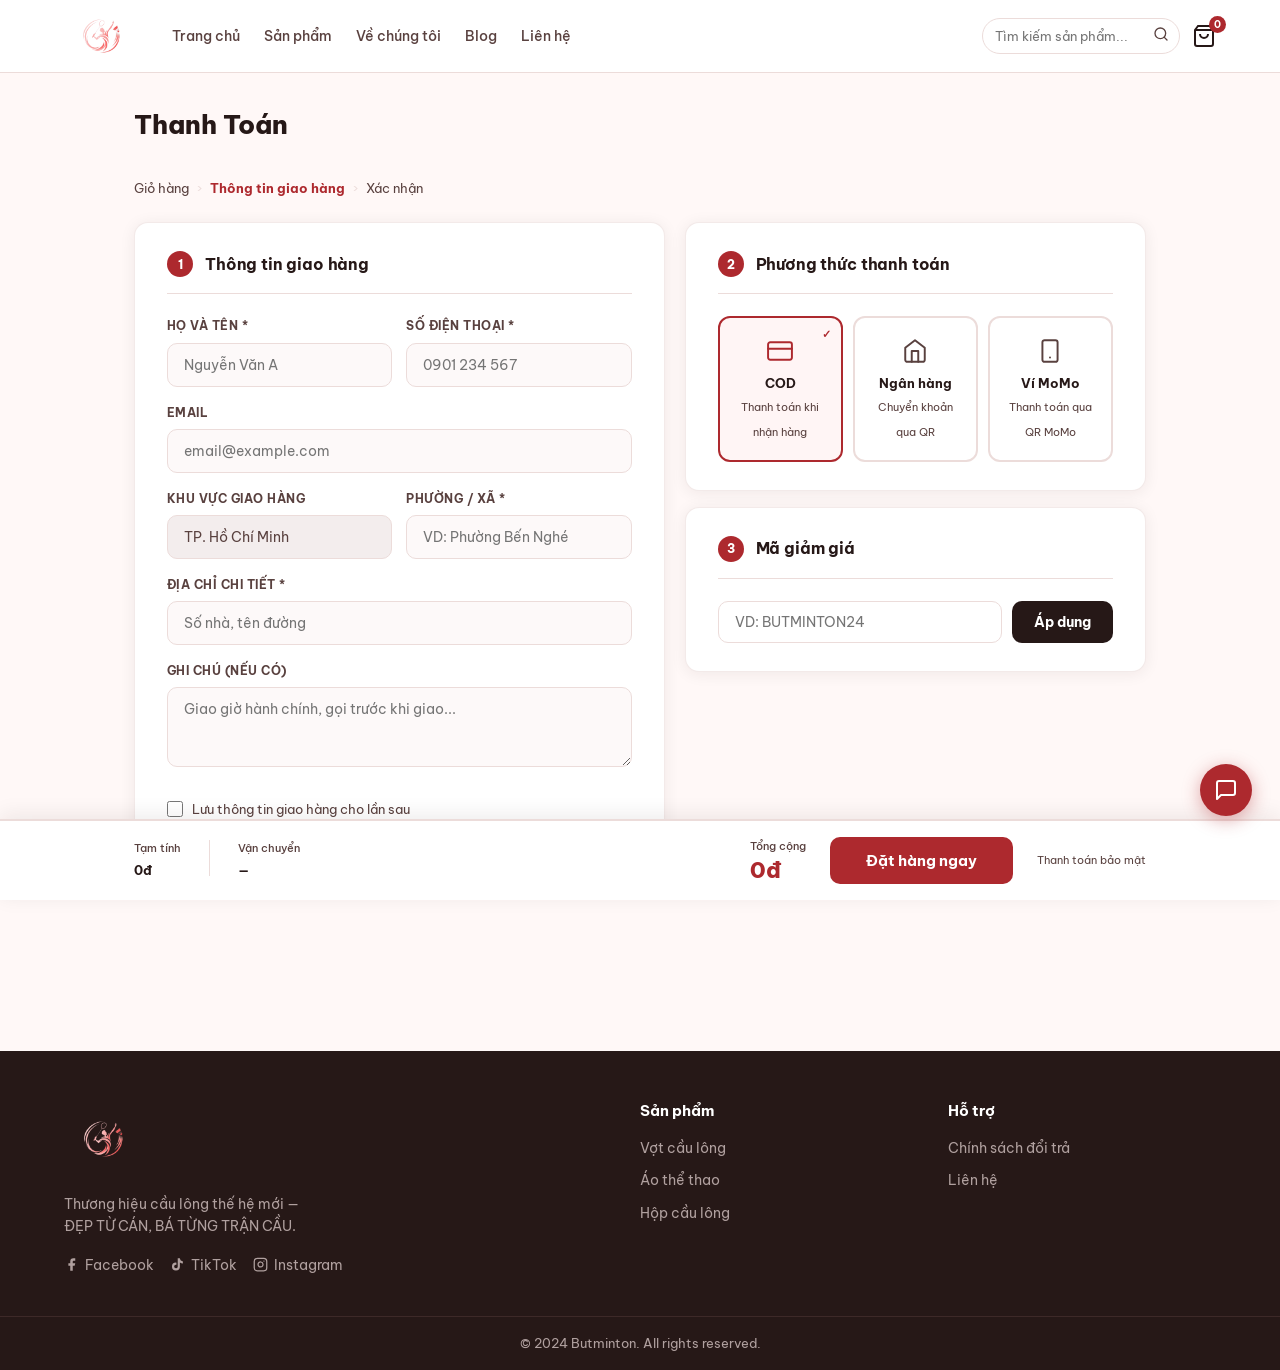
==== 02_thanh-toan/index.html @ d61c1123 "Initial commit" ====
<!DOCTYPE html>
<html lang="vi">
<head>
  <meta charset="UTF-8">
  <meta name="viewport" content="width=device-width, initial-scale=1.0">
  <title>Thanh Toán - Butminton</title>
  <link rel="preconnect" href="https://fonts.googleapis.com">
  <link href="https://fonts.googleapis.com/css2?family=Anton&family=Be+Vietnam+Pro:ital,wght@0,300;0,400;0,500;0,600;0,700;1,400&display=swap" rel="stylesheet">
  <link rel="stylesheet" href="style.css">
</head>
<body>
  <nav class="navbar">
    <div class="nav-inner">
      <a href="../03_trang-chu/index.html" class="logo"><img src="../images/logo.png" alt="Butminton"></a>
      <button class="hamburger" id="hamburger">&#9776;</button>
      <ul class="nav-menu" id="navMenu">
        <li><a href="../03_trang-chu/index.html">Trang chủ</a></li>
        <li><a href="../01_san-pham/index.html">Sản phẩm</a></li>
        <li><a href="../07_ve-chung-toi/index.html">Về chúng tôi</a></li>
        <li><a href="../08_blog/index.html">Blog</a></li>
        <li><a href="../09_lien-he/index.html">Liên hệ</a></li>
      </ul>
      <div class="nav-actions">
        <div class="search-wrap">
          <input type="text" placeholder="Tìm kiếm sản phẩm...">
          <button type="button"><svg width="16" height="16" viewBox="0 0 24 24" fill="none" stroke="currentColor" stroke-width="2" stroke-linecap="round" stroke-linejoin="round"><circle cx="11" cy="11" r="8"/><line x1="21" y1="21" x2="16.65" y2="16.65"/></svg></button>
        </div>
        <a href="../04_gio-hang/index.html" class="cart-link">
          <svg width="24" height="24" viewBox="0 0 24 24" fill="none" stroke="currentColor" stroke-width="2"><path d="M6 2L3 6v14a2 2 0 002 2h14a2 2 0 002-2V6l-3-4z"/><line x1="3" y1="6" x2="21" y2="6"/><path d="M16 10a4 4 0 01-8 0"/></svg>
          <span class="cart-count" id="cartCount">0</span>
        </a>
      </div>
    </div>
  </nav>

  <section class="checkout-section">
    <div class="checkout-wrap">
      <div class="checkout-topbar">
        <h1 class="checkout-title">Thanh Toán</h1>
      </div>

      <div class="checkout-steps">
        <span class="step">Giỏ hàng</span>
        <span class="step-sep">›</span>
        <span class="step active">Thông tin giao hàng</span>
        <span class="step-sep">›</span>
        <span class="step">Xác nhận</span>
      </div>

      <form id="checkoutForm">
        <div class="checkout-cols">
          <!-- CỘT TRÁI: BLOCK 1 -->
          <div class="checkout-col-left">
            <div class="checkout-block">
              <div class="block-heading">
                <div class="block-num">1</div>
                <h2>Thông tin giao hàng</h2>
              </div>
              <div class="form-row two-col">
                <div class="form-group">
                  <label>Họ và tên *</label>
                  <input type="text" placeholder="Nguyễn Văn A" required>
                </div>
                <div class="form-group">
                  <label>Số điện thoại *</label>
                  <input type="tel" placeholder="0901 234 567" required>
                </div>
              </div>
              <div class="form-group">
                <label>Email</label>
                <input type="email" placeholder="email@example.com">
              </div>
              <div class="form-row two-col">
                <div class="form-group">
                  <label>Khu vực giao hàng</label>
                  <input type="text" value="TP. Hồ Chí Minh" readonly style="background:#f3eded;color:var(--muted);cursor:not-allowed;">
                </div>
                <div class="form-group">
                  <label>Phường / Xã *</label>
                  <input type="text" placeholder="VD: Phường Bến Nghé" required>
                </div>
              </div>
              <div class="form-group">
                <label>Địa chỉ chi tiết *</label>
                <input type="text" placeholder="Số nhà, tên đường" required>
              </div>
              <div class="form-group">
                <label>Ghi chú (nếu có)</label>
                <textarea rows="3" placeholder="Giao giờ hành chính, gọi trước khi giao..."></textarea>
              </div>
              <label class="checkbox-label">
                <input type="checkbox"> Lưu thông tin giao hàng cho lần sau
              </label>
            </div>
          </div>

          <!-- CỘT PHẢI: BLOCK 2 + 3 -->
          <div class="checkout-col-right">
            <div class="checkout-block">
              <div class="block-heading">
                <div class="block-num">2</div>
                <h2>Phương thức thanh toán</h2>
              </div>
              <div class="payment-methods">
                <div class="payment-card selected">
                  <div class="payment-icon">
                    <svg width="26" height="26" viewBox="0 0 24 24" fill="none" stroke="currentColor" stroke-width="1.8" stroke-linecap="round" stroke-linejoin="round"><rect x="1" y="4" width="22" height="16" rx="2" ry="2"/><line x1="1" y1="10" x2="23" y2="10"/></svg>
                  </div>
                  <div class="payment-info">
                    <strong>COD</strong>
                    <span>Thanh toán khi nhận hàng</span>
                  </div>
                </div>
                <div class="payment-card">
                  <div class="payment-icon">
                    <svg width="26" height="26" viewBox="0 0 24 24" fill="none" stroke="currentColor" stroke-width="1.8" stroke-linecap="round" stroke-linejoin="round"><path d="M3 9l9-7 9 7v11a2 2 0 01-2 2H5a2 2 0 01-2-2z"/><polyline points="9 22 9 12 15 12 15 22"/></svg>
                  </div>
                  <div class="payment-info">
                    <strong>Ngân hàng</strong>
                    <span>Chuyển khoản qua QR</span>
                  </div>
                </div>
                <div class="payment-card">
                  <div class="payment-icon">
                    <svg width="26" height="26" viewBox="0 0 24 24" fill="none" stroke="currentColor" stroke-width="1.8" stroke-linecap="round" stroke-linejoin="round"><rect x="5" y="2" width="14" height="20" rx="2" ry="2"/><line x1="12" y1="18" x2="12.01" y2="18"/></svg>
                  </div>
                  <div class="payment-info">
                    <strong>Ví MoMo</strong>
                    <span>Thanh toán qua QR MoMo</span>
                  </div>
                </div>
              </div>
            </div>

            <div class="checkout-block">
              <div class="block-heading">
                <div class="block-num">3</div>
                <h2>Mã giảm giá</h2>
              </div>
              <div class="coupon-inline">
                <input type="text" id="couponInput" placeholder="VD: BUTMINTON24">
                <button type="button" class="btn-apply" onclick="applyCoupon()">Áp dụng</button>
              </div>
              <span id="couponSuccess" class="coupon-ok" style="display:none">&#10003; Bạn đã tiết kiệm được 50.000đ!</span>
              <div id="couponMsg" class="coupon-err" style="display:none"></div>
            </div>
          </div>
        </div>
      </form>
    </div>

    <!-- STICKY BOTTOM BAR -->
    <div class="checkout-bottom">
      <div class="checkout-bottom-inner">
        <div class="bottom-summary">
          <div class="bottom-item">
            <span>Tạm tính</span>
            <span id="subtotalBottom">1.055.000đ</span>
          </div>
          <div class="divider-v"></div>
          <div class="bottom-item">
            <span>Vận chuyển</span>
            <span id="shippingBottom" style="color:#2e7d32;font-weight:700">Miễn phí</span>
          </div>
          <div class="bottom-item discount-line" id="discountRow" style="display:none">
            <span>Giảm giá</span>
            <span id="discountAmt">-50.000đ</span>
          </div>
        </div>
        <div class="bottom-total-block">
          <span class="bottom-total-label">Tổng cộng</span>
          <span class="bottom-total-amount" id="totalPrice">1.055.000đ</span>
        </div>
        <button class="btn-order-final" onclick="submitOrder()">Đặt hàng ngay</button>
        <p class="bottom-secure">Thanh toán bảo mật</p>
      </div>
    </div>
  </section>

  <footer class="site-footer">
    <div class="footer-inner">
      <div class="footer-brand">
        <img src="../images/logo.png" alt="Butminton" height="48">
        <p>Thương hiệu cầu lông thế hệ mới —<br>ĐẸP TỪ CÁN, BÁ TỪNG TRẬN CẦU.</p>
        <div class="social-links">
          <a href="https://www.facebook.com/butminton.uel/" target="_blank" rel="noopener"><svg width="15" height="15" viewBox="0 0 24 24" fill="currentColor"><path d="M18 2h-3a5 5 0 00-5 5v3H7v4h3v8h4v-8h3l1-4h-4V7a1 1 0 011-1h3z"/></svg>Facebook</a>
          <a href="#" target="_blank"><svg width="15" height="15" viewBox="0 0 24 24" fill="currentColor"><path d="M19.59 6.69a4.83 4.83 0 01-3.77-4.25V2h-3.45v13.67a2.89 2.89 0 01-2.88 2.5 2.89 2.89 0 01-2.89-2.89 2.89 2.89 0 012.89-2.89c.28 0 .54.04.79.1V9.01a6.27 6.27 0 00-.79-.05 6.34 6.34 0 00-6.34 6.34 6.34 6.34 0 006.34 6.34 6.34 6.34 0 006.33-6.34V8.69a8.18 8.18 0 004.79 1.54V6.78a4.85 4.85 0 01-1.02-.09z"/></svg>TikTok</a>
          <a href="#" target="_blank"><svg width="15" height="15" viewBox="0 0 24 24" fill="none" stroke="currentColor" stroke-width="2" stroke-linecap="round" stroke-linejoin="round"><rect x="2" y="2" width="20" height="20" rx="5" ry="5"/><path d="M16 11.37A4 4 0 1112.63 8 4 4 0 0116 11.37z"/><line x1="17.5" y1="6.5" x2="17.51" y2="6.5"/></svg>Instagram</a>
        </div>
      </div>
      <div class="footer-col">
        <h4>Sản phẩm</h4>
        <a href="../01_san-pham/index.html">Vợt cầu lông</a>
        <a href="../01_san-pham/index.html">Áo thể thao</a>
        <a href="../01_san-pham/index.html">Hộp cầu lông</a>
      </div>
      <div class="footer-col">
        <h4>Hỗ trợ</h4>
        <a href="../09_lien-he/index.html">Chính sách đổi trả</a>
        <a href="../09_lien-he/index.html">Liên hệ</a>
      </div>
    </div>
    <div class="footer-bottom"><p>&copy; 2024 Butminton. All rights reserved.</p></div>
  </footer>

  <!-- ORDER SUCCESS MODAL -->
  <div class="modal-overlay" id="orderModal">
    <div class="modal-box">
      <div class="modal-icon">
        <svg width="40" height="40" viewBox="0 0 24 24" fill="none" stroke="#fff" stroke-width="2.5" stroke-linecap="round" stroke-linejoin="round"><polyline points="20 6 9 17 4 12"/></svg>
      </div>
      <h3 class="modal-title">Đặt hàng thành công!</h3>
      <p class="modal-msg">Cảm ơn bạn đã mua hàng tại Butminton.<br>Chúng tôi sẽ liên hệ xác nhận đơn hàng sớm nhất.</p>
      <button class="modal-btn" onclick="closeOrderModal()">Về trang chủ</button>
    </div>
  </div>

  <a href="../09_lien-he/index.html" class="chatbot-fab" title="Nhắn tin tư vấn">
    <svg width="24" height="24" viewBox="0 0 24 24" fill="none" stroke="currentColor" stroke-width="2" stroke-linecap="round" stroke-linejoin="round"><path d="M21 15a2 2 0 01-2 2H7l-4 4V5a2 2 0 012-2h14a2 2 0 012 2z"/></svg>
  </a>
    <script src="../asset/cart.js"></script>
  <script src="script.js"></script>
</body>
</html>
---- 02_thanh-toan/style.css ----
@import url('https://fonts.googleapis.com/css2?family=Anton&family=Be+Vietnam+Pro:ital,wght@0,300;0,400;0,500;0,600;0,700;1,400&display=swap');

:root {
  --bg: #fff8f7; --red: #ad292e; --dark: #261817; --muted: #59413f;
  --pink2: #fff0ef; --pink3: #ffe9e7;
  --white: #ffffff; --border: #ecdcda; --shadow: 0 2px 16px rgba(38,24,23,0.07);
}
*, *::before, *::after { box-sizing: border-box; margin: 0; padding: 0; }
body { font-family: 'Be Vietnam Pro', sans-serif; background: var(--bg); color: var(--dark); line-height: 1.6; }
h1, h2, h3 { font-family: 'Be Vietnam Pro', sans-serif; font-weight: 700; }
a { text-decoration: none; }
img { max-width: 100%; display: block; }
input, select, textarea, button { font-family: inherit; }

/* NAVBAR */
.navbar { background: var(--white); position: sticky; top: 0; z-index: 200; box-shadow: 0 1px 0 var(--border); }
.nav-inner { max-width: 1200px; margin: 0 auto; padding: 0 24px; display: flex; align-items: center; height: 72px; gap: 32px; }
.logo img { height: 76px; }
.nav-menu { list-style: none; display: flex; gap: 24px; }
.nav-menu a { color: var(--muted); font-size: 14px; font-weight: 500; transition: color .2s; }
.nav-menu a:hover, .nav-menu a.active { color: var(--red); }
.nav-actions { display: flex; align-items: center; gap: 12px; margin-left: auto; }
.search-wrap { display: flex; align-items: center; border: 1.5px solid var(--border); border-radius: 22px; overflow: hidden; }
.search-wrap input { border: none; outline: none; padding: 7px 12px; font-size: 13px; background: transparent; width: 160px; }
.search-wrap button { border: none; background: none; padding: 7px 10px; cursor: pointer; color: var(--muted); }
.cart-link { position: relative; color: var(--dark); display: flex; align-items: center; }
.cart-count { position: absolute; top: -8px; right: -10px; background: var(--red); color: #fff; font-size: 10px; width: 17px; height: 17px; border-radius: 50%; display: flex; align-items: center; justify-content: center; font-weight: 700; }
.hamburger { display: none; border: none; background: none; font-size: 24px; cursor: pointer; }

/* CHECKOUT LAYOUT */
.checkout-section { display: flex; flex-direction: column; min-height: calc(100vh - 72px); }
.checkout-wrap { max-width: 1060px; margin: 0 auto; padding: 32px 24px 100px; flex: 1; width: 100%; }
.checkout-cols { display: grid; grid-template-columns: 1.15fr 1fr; gap: 20px; align-items: start; }
.checkout-col-left, .checkout-col-right { display: flex; flex-direction: column; gap: 0; }

/* TOPBAR */
.checkout-topbar { display: flex; align-items: center; gap: 20px; margin-bottom: 32px; }
.btn-back { display: inline-flex; align-items: center; gap: 5px; font-size: 13px; font-weight: 600; color: var(--muted); padding: 6px 14px; border: 1.5px solid var(--border); border-radius: 20px; transition: border-color .2s, color .2s; white-space: nowrap; }
.btn-back:hover { border-color: var(--red); color: var(--red); }
.checkout-title { font-size: 26px; font-weight: 800; color: var(--dark); }

/* STEP TRAIL */
.checkout-steps { display: flex; align-items: center; gap: 8px; margin-bottom: 24px; font-size: 13px; }
.step { color: var(--muted); }
.step.active { color: var(--red); font-weight: 700; }
.step-sep { color: var(--border); }

/* BLOCKS */
.checkout-block { background: var(--white); border-radius: 14px; padding: 28px 32px; box-shadow: var(--shadow); margin-bottom: 16px; border: 1px solid rgba(236,220,218,0.6); }
.block-heading { display: flex; align-items: center; gap: 12px; margin-bottom: 22px; padding-bottom: 16px; border-bottom: 1px solid var(--border); }
.block-num { width: 26px; height: 26px; border-radius: 50%; background: var(--red); color: #fff; font-size: 12px; font-weight: 800; display: flex; align-items: center; justify-content: center; flex-shrink: 0; }
.block-heading h2 { font-size: 16px; font-weight: 700; color: var(--dark); letter-spacing: -.01em; }

/* FORM */
.form-group { margin-bottom: 16px; }
.form-group:last-child { margin-bottom: 0; }
.form-group label { display: block; font-size: 12px; font-weight: 700; color: var(--muted); margin-bottom: 7px; text-transform: uppercase; letter-spacing: .04em; }
.form-group input, .form-group select, .form-group textarea { width: 100%; padding: 12px 16px; border: 1.5px solid var(--border); border-radius: 10px; font-size: 14px; color: var(--dark); background: #fdf9f9; outline: none; transition: border-color .2s, box-shadow .2s; }
.form-group input:focus, .form-group select:focus, .form-group textarea:focus { border-color: var(--red); box-shadow: 0 0 0 3px rgba(173,41,46,.08); }
.form-group select { appearance: none; background-image: url("data:image/svg+xml,%3Csvg xmlns='http://www.w3.org/2000/svg' width='12' height='12' viewBox='0 0 24 24' fill='none' stroke='%2359413f' stroke-width='2.5'%3E%3Cpolyline points='6 9 12 15 18 9'/%3E%3C/svg%3E"); background-repeat: no-repeat; background-position: right 14px center; padding-right: 40px; cursor: pointer; }
.form-row.two-col { display: grid; grid-template-columns: 1fr 1fr; gap: 14px; }
.form-row.three-col { display: grid; grid-template-columns: 1.2fr 1fr 1.8fr; gap: 14px; }
.checkbox-label { display: inline-flex; align-items: center; gap: 9px; font-size: 13px; color: var(--muted); cursor: pointer; margin-top: 8px; }
.checkbox-label input { width: 16px; height: 16px; accent-color: var(--red); cursor: pointer; }

/* PAYMENT METHODS */
.payment-methods { display: grid; grid-template-columns: repeat(3, 1fr); gap: 10px; }
.payment-card { position: relative; display: flex; flex-direction: column; align-items: center; text-align: center; gap: 10px; padding: 20px 14px 16px; border: 2px solid var(--border); border-radius: 12px; cursor: pointer; transition: border-color .2s, background .2s, transform .15s; }
.payment-card:hover { border-color: #d4898c; transform: translateY(-2px); }
.payment-card.selected { border-color: var(--red); background: #fff5f5; }
.payment-card.selected::after { content: '✓'; position: absolute; top: 8px; right: 10px; font-size: 11px; font-weight: 800; color: var(--red); }
.payment-icon { display: flex; align-items: center; justify-content: center; color: var(--muted); transition: color .2s; }
.payment-card.selected .payment-icon { color: var(--red); }
.payment-info strong { display: block; font-size: 13px; font-weight: 700; color: var(--dark); line-height: 1.4; }
.payment-info span { font-size: 11px; color: var(--muted); line-height: 1.4; }

/* COUPON */
.coupon-block { }
.coupon-inline { display: flex; gap: 10px; }
.coupon-inline input { flex: 1; padding: 11px 16px; border: 1.5px solid var(--border); border-radius: 10px; font-size: 14px; color: var(--dark); outline: none; transition: border-color .2s; }
.coupon-inline input:focus { border-color: var(--red); }
.btn-apply { background: var(--dark); color: #fff; border: none; padding: 11px 22px; border-radius: 10px; font-weight: 700; font-size: 14px; cursor: pointer; transition: background .2s; white-space: nowrap; }
.btn-apply:hover { background: var(--red); }
.coupon-ok { display: block; margin-top: 10px; font-size: 13px; color: #2e7d32; font-weight: 600; }
.coupon-err { margin-top: 8px; font-size: 13px; color: #c62828; }

/* BOTTOM SUMMARY BAR */
.checkout-bottom { background: var(--white); border-top: 2px solid var(--border); padding: 0; position: sticky; bottom: 0; z-index: 100; box-shadow: 0 -4px 20px rgba(38,24,23,.08); }
.checkout-bottom-inner { max-width: 1060px; margin: 0 auto; padding: 16px 24px; display: flex; align-items: center; gap: 24px; }
.bottom-summary { display: flex; gap: 28px; flex: 1; }
.bottom-item { display: flex; flex-direction: column; gap: 2px; }
.bottom-item span:first-child { font-size: 11px; color: var(--muted); font-weight: 500; }
.bottom-item span:last-child { font-size: 13px; font-weight: 700; color: var(--dark); }
.discount-line span:last-child { color: #c62828; }
.divider-v { width: 1px; height: 36px; background: var(--border); flex-shrink: 0; }
.bottom-total-block { display: flex; flex-direction: column; gap: 1px; }
.bottom-total-label { font-size: 11px; color: var(--muted); font-weight: 500; }
.bottom-total-amount { font-size: 22px; font-weight: 800; color: var(--red); white-space: nowrap; line-height: 1.2; }
.btn-order-final { background: var(--red); color: #fff; border: none; padding: 14px 36px; border-radius: 10px; font-size: 15px; font-weight: 700; cursor: pointer; transition: background .2s, transform .15s; white-space: nowrap; }
.btn-order-final:hover { background: #8f1f24; transform: translateY(-1px); }
.bottom-secure { font-size: 11px; color: var(--muted); white-space: nowrap; }

/* FOOTER */
.site-footer { background: var(--dark); color: #fff; padding: 48px 0 0; }
.footer-inner { max-width: 1200px; margin: 0 auto; padding: 0 24px 40px; display: grid; align-items: start; grid-template-columns: 2fr 1fr 1fr; gap: 40px; }
.footer-brand img { height: 80px; }
.footer-brand p { color: #b0a09f; font-size: 14px; margin: 14px 0 16px; }
.social-links { display: flex; gap: 16px; }
.social-links a { color: #b0a09f; font-size: 14px; display: inline-flex; align-items: center; gap: 6px; transition: color .2s; } .social-links a:hover { color: #fff; }
.footer-col { display: flex; flex-direction: column; gap: 10px; }
.footer-col h4 { color: #fff; font-size: 15px; font-weight: 700; margin-bottom: 4px; }
.footer-col a { color: #b0a09f; font-size: 14px; }
.footer-bottom { border-top: 1px solid #3d2928; text-align: center; padding: 16px; }
.footer-bottom p { font-size: 13px; color: #b0a09f; }

/* ORDER SUCCESS MODAL */
.modal-overlay { display: none; position: fixed; inset: 0; background: rgba(38,24,23,.45); z-index: 1000; align-items: center; justify-content: center; backdrop-filter: blur(3px); }
.modal-overlay.open { display: flex; animation: fadeIn .2s ease; }
@keyframes fadeIn { from { opacity: 0; } to { opacity: 1; } }
.modal-box { background: var(--white); border-radius: 20px; padding: 40px 36px 32px; max-width: 380px; width: 90%; text-align: center; box-shadow: 0 20px 60px rgba(38,24,23,.2); animation: slideUp .25s ease; }
@keyframes slideUp { from { transform: translateY(20px); opacity: 0; } to { transform: translateY(0); opacity: 1; } }
.modal-icon { width: 72px; height: 72px; background: var(--red); border-radius: 50%; display: flex; align-items: center; justify-content: center; margin: 0 auto 20px; }
.modal-title { font-size: 20px; font-weight: 800; color: var(--dark); margin-bottom: 10px; }
.modal-msg { font-size: 14px; color: var(--muted); line-height: 1.7; margin-bottom: 28px; }
.modal-btn { background: var(--red); color: #fff; border: none; padding: 13px 40px; border-radius: 10px; font-size: 15px; font-weight: 700; cursor: pointer; transition: background .2s; }
.modal-btn:hover { background: #8f1f24; }

/* CHATBOT FAB */
.chatbot-fab { position: fixed; bottom: 84px; right: 28px; width: 52px; height: 52px; border-radius: 50%; background: var(--red); color: #fff; display: flex; align-items: center; justify-content: center; text-decoration: none; box-shadow: 0 4px 18px rgba(173,41,46,0.4); z-index: 999; transition: transform .2s; }
.chatbot-fab:hover { transform: scale(1.1); }

@media (max-width: 768px) {
  .nav-menu { display: none; position: absolute; top: 72px; left: 0; right: 0; background: #fff; flex-direction: column; padding: 16px 24px; box-shadow: 0 8px 16px rgba(0,0,0,.1); gap: 16px; z-index: 100; }
  .nav-menu.open { display: flex; }
  .hamburger { display: block; }
  .search-wrap { display: none; }
  .checkout-cols { grid-template-columns: 1fr; }
  .form-row.two-col, .form-row.three-col { grid-template-columns: 1fr; }
  .payment-methods { grid-template-columns: 1fr; }
  .bottom-summary { display: none; }
  .footer-inner { grid-template-columns: 1fr; gap: 24px; }
  .checkout-block { padding: 20px; }
  .coupon-block { padding: 16px 20px; }
}
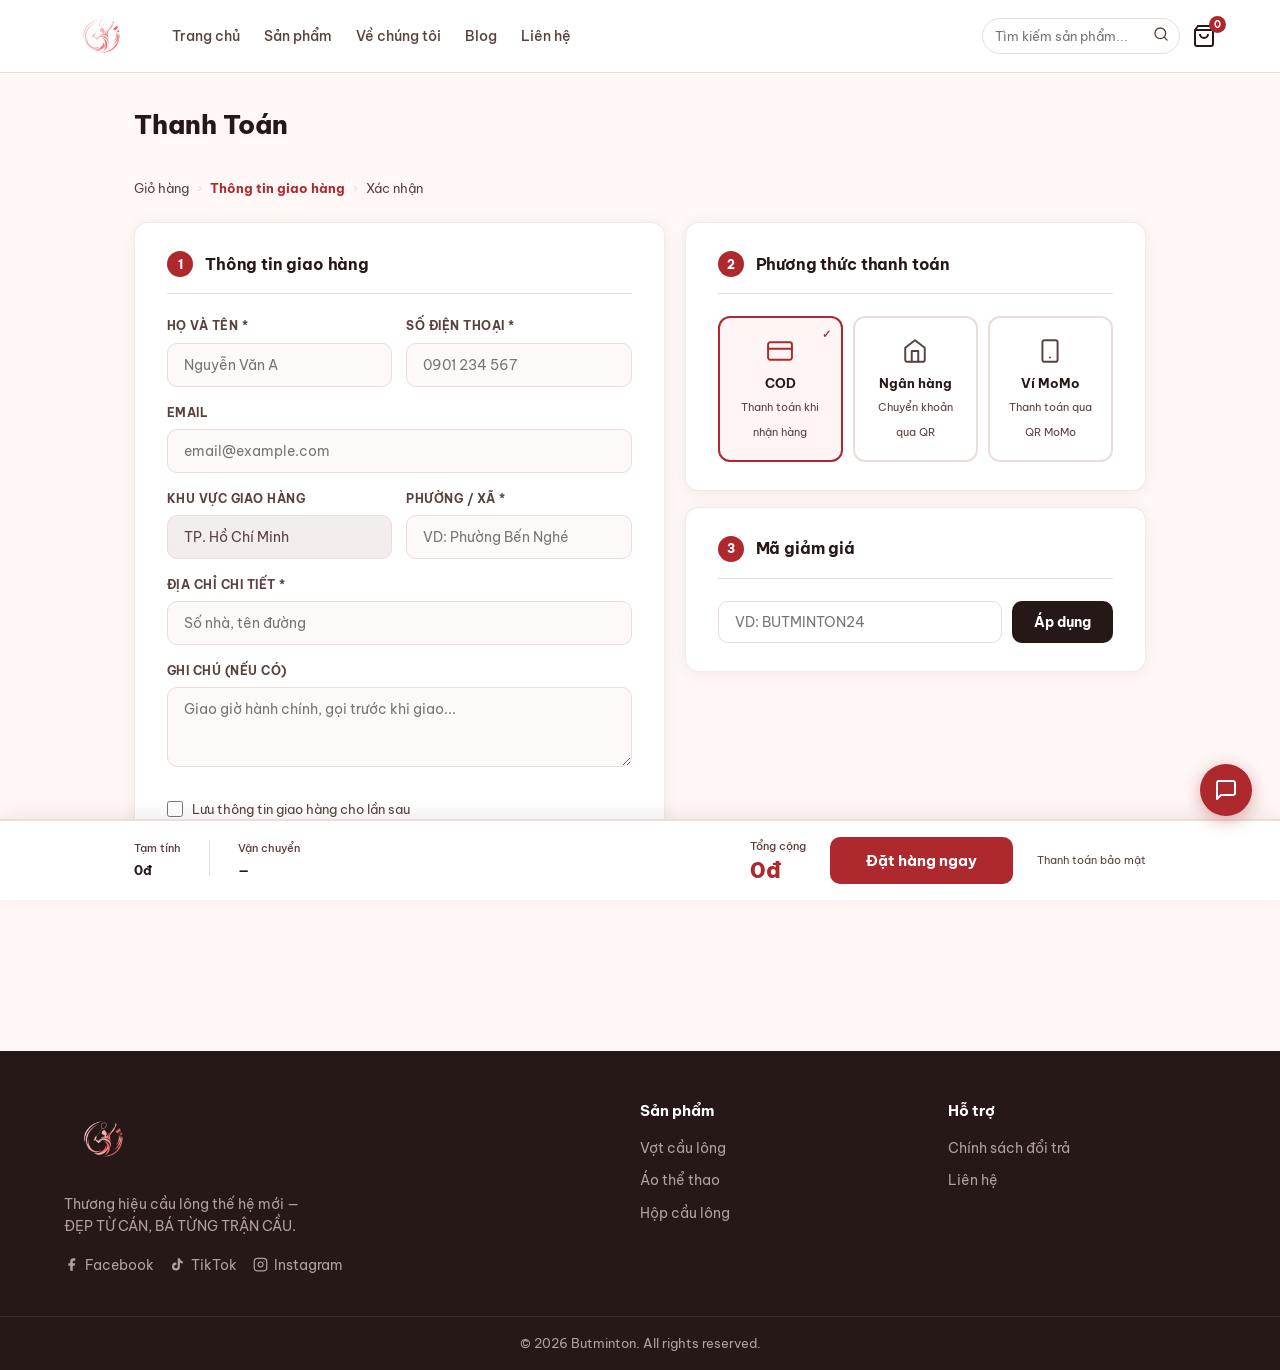
==== commit b17f1f0b: "Initial commit" ====
--- a/02_thanh-toan/index.html
+++ b/02_thanh-toan/index.html
@@ -200,7 +200,7 @@
         <a href="../09_lien-he/index.html">Liên hệ</a>
       </div>
     </div>
-    <div class="footer-bottom"><p>&copy; 2024 Butminton. All rights reserved.</p></div>
+    <div class="footer-bottom"><p>&copy; 2026 Butminton. All rights reserved.</p></div>
   </footer>
 
   <!-- ORDER SUCCESS MODAL -->
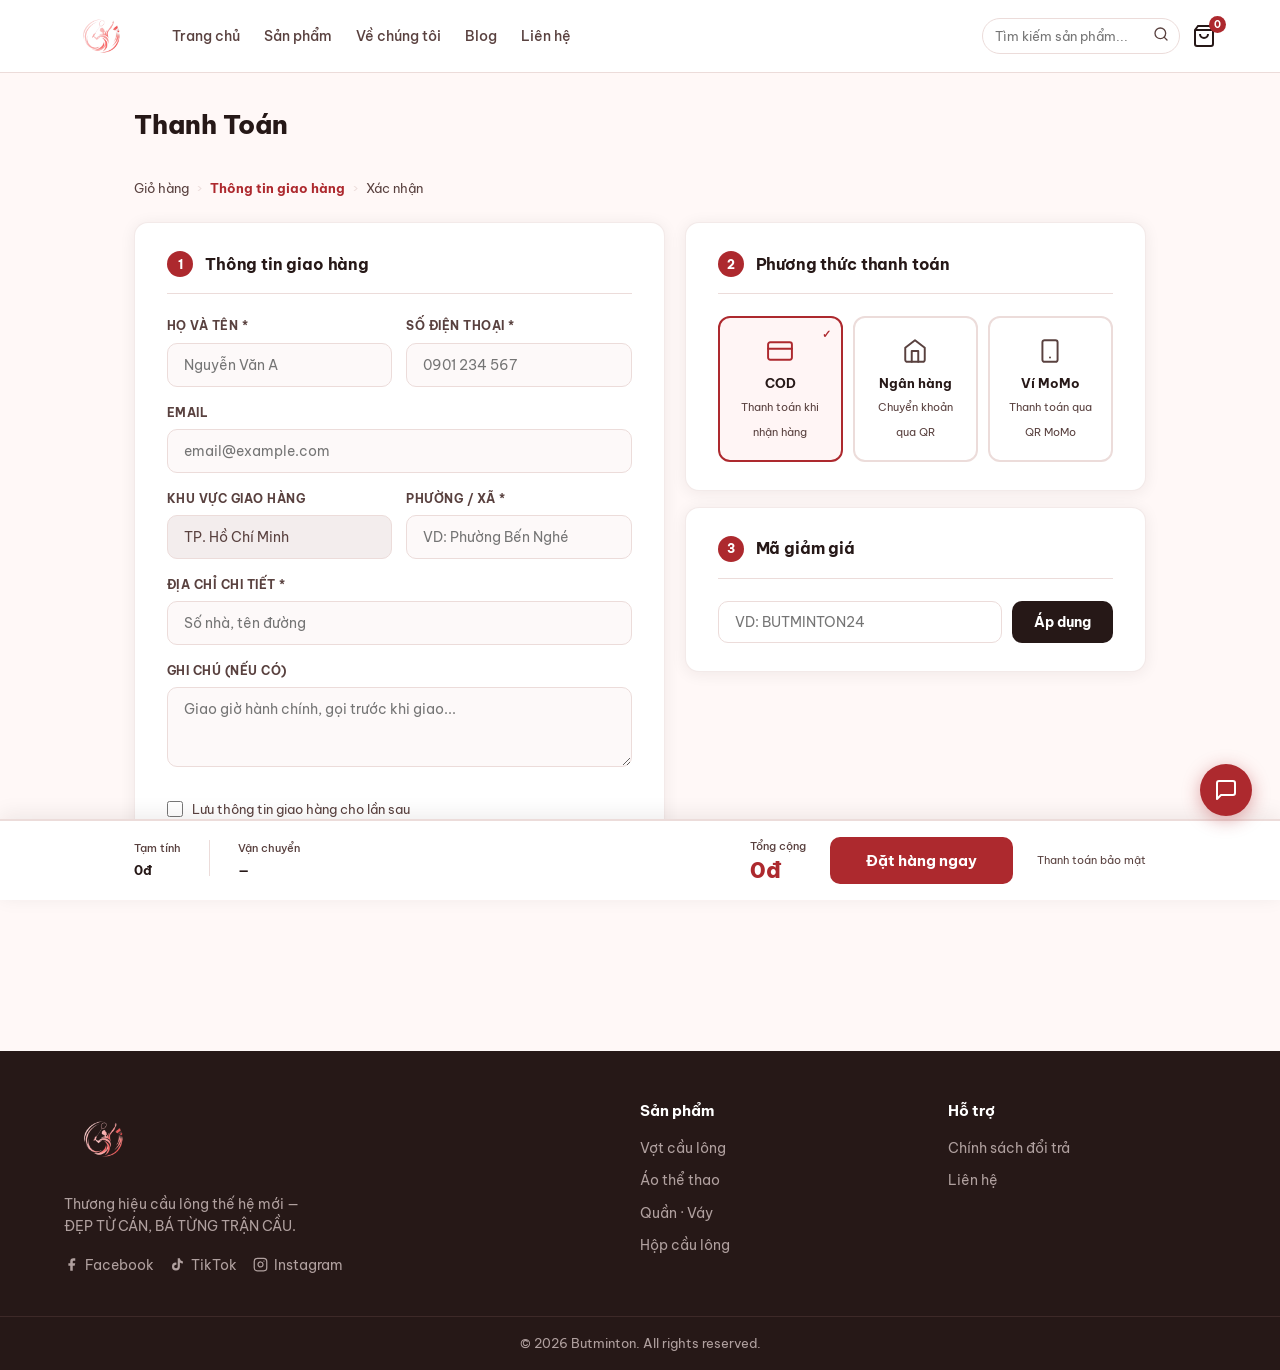
==== commit ced3a89b: "Fix blog pagination, images, navbar consistency, favicon + add new content - Blog: rewrite paginatio" ====
--- a/02_thanh-toan/index.html
+++ b/02_thanh-toan/index.html
@@ -1,7 +1,8 @@
-<!DOCTYPE html>
+﻿<!DOCTYPE html>
 <html lang="vi">
 <head>
   <meta charset="UTF-8">
+  <link rel="icon" type="image/png" href="../images/logo.png">
   <meta name="viewport" content="width=device-width, initial-scale=1.0">
   <title>Thanh Toán - Butminton</title>
   <link rel="preconnect" href="https://fonts.googleapis.com">
@@ -190,13 +191,14 @@
       </div>
       <div class="footer-col">
         <h4>Sản phẩm</h4>
-        <a href="../01_san-pham/index.html">Vợt cầu lông</a>
-        <a href="../01_san-pham/index.html">Áo thể thao</a>
-        <a href="../01_san-pham/index.html">Hộp cầu lông</a>
+        <a href="../01_san-pham/index.html?cat=vot">Vợt cầu lông</a>
+        <a href="../01_san-pham/index.html?cat=ao">Áo thể thao</a>
+        <a href="../01_san-pham/index.html?cat=quan">Quần · Váy</a>
+        <a href="../01_san-pham/index.html?cat=cau">Hộp cầu lông</a>
       </div>
       <div class="footer-col">
         <h4>Hỗ trợ</h4>
-        <a href="../09_lien-he/index.html">Chính sách đổi trả</a>
+        <a href="../09_lien-he/index.html#doi-tra">Chính sách đổi trả</a>
         <a href="../09_lien-he/index.html">Liên hệ</a>
       </div>
     </div>
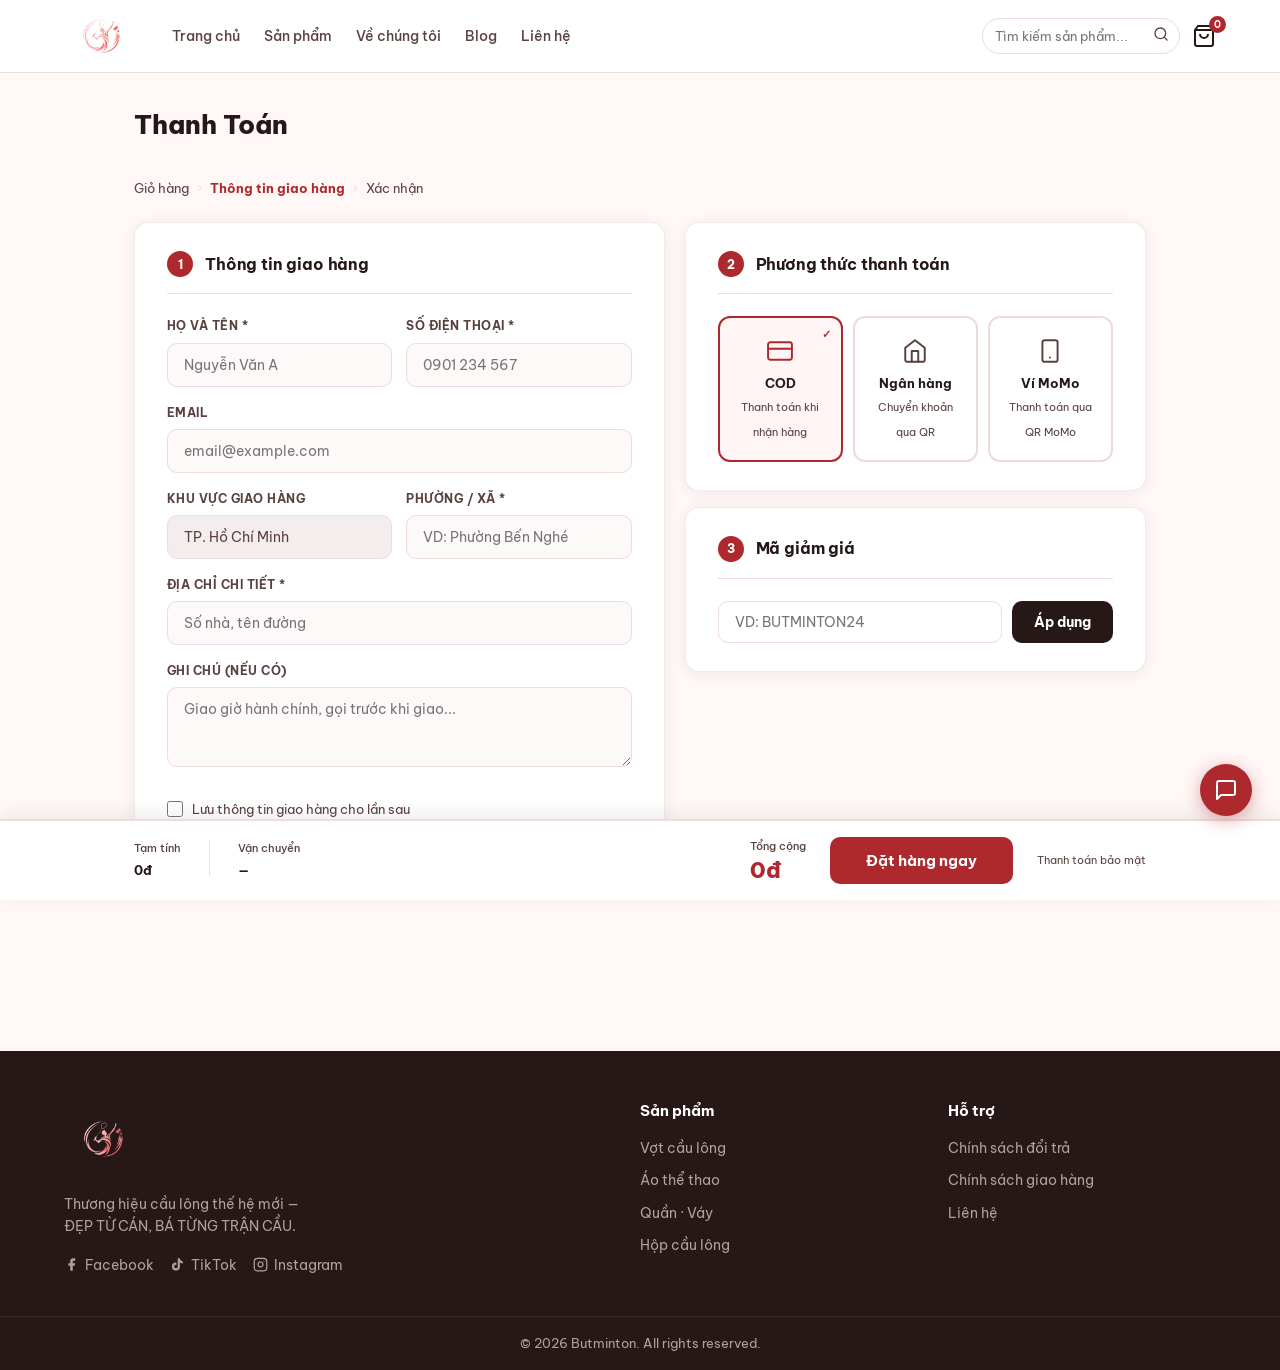
==== commit 827b8d7f: "Final audit fixes: Instagram handle, footer links, consistency" ====
--- a/02_thanh-toan/index.html
+++ b/02_thanh-toan/index.html
@@ -185,8 +185,8 @@
         <p>Thương hiệu cầu lông thế hệ mới —<br>ĐẸP TỪ CÁN, BÁ TỪNG TRẬN CẦU.</p>
         <div class="social-links">
           <a href="https://www.facebook.com/butminton.uel/" target="_blank" rel="noopener"><svg width="15" height="15" viewBox="0 0 24 24" fill="currentColor"><path d="M18 2h-3a5 5 0 00-5 5v3H7v4h3v8h4v-8h3l1-4h-4V7a1 1 0 011-1h3z"/></svg>Facebook</a>
-          <a href="#" target="_blank"><svg width="15" height="15" viewBox="0 0 24 24" fill="currentColor"><path d="M19.59 6.69a4.83 4.83 0 01-3.77-4.25V2h-3.45v13.67a2.89 2.89 0 01-2.88 2.5 2.89 2.89 0 01-2.89-2.89 2.89 2.89 0 012.89-2.89c.28 0 .54.04.79.1V9.01a6.27 6.27 0 00-.79-.05 6.34 6.34 0 00-6.34 6.34 6.34 6.34 0 006.34 6.34 6.34 6.34 0 006.33-6.34V8.69a8.18 8.18 0 004.79 1.54V6.78a4.85 4.85 0 01-1.02-.09z"/></svg>TikTok</a>
-          <a href="#" target="_blank"><svg width="15" height="15" viewBox="0 0 24 24" fill="none" stroke="currentColor" stroke-width="2" stroke-linecap="round" stroke-linejoin="round"><rect x="2" y="2" width="20" height="20" rx="5" ry="5"/><path d="M16 11.37A4 4 0 1112.63 8 4 4 0 0116 11.37z"/><line x1="17.5" y1="6.5" x2="17.51" y2="6.5"/></svg>Instagram</a>
+          <a href="https://www.tiktok.com/@butminton" target="_blank" rel="noopener"><svg width="15" height="15" viewBox="0 0 24 24" fill="currentColor"><path d="M19.59 6.69a4.83 4.83 0 01-3.77-4.25V2h-3.45v13.67a2.89 2.89 0 01-2.88 2.5 2.89 2.89 0 01-2.89-2.89 2.89 2.89 0 012.89-2.89c.28 0 .54.04.79.1V9.01a6.27 6.27 0 00-.79-.05 6.34 6.34 0 00-6.34 6.34 6.34 6.34 0 006.34 6.34 6.34 6.34 0 006.33-6.34V8.69a8.18 8.18 0 004.79 1.54V6.78a4.85 4.85 0 01-1.02-.09z"/></svg>TikTok</a>
+          <a href="https://www.instagram.com/butminton_2026/" target="_blank" rel="noopener"><svg width="15" height="15" viewBox="0 0 24 24" fill="none" stroke="currentColor" stroke-width="2" stroke-linecap="round" stroke-linejoin="round"><rect x="2" y="2" width="20" height="20" rx="5" ry="5"/><path d="M16 11.37A4 4 0 1112.63 8 4 4 0 0116 11.37z"/><line x1="17.5" y1="6.5" x2="17.51" y2="6.5"/></svg>Instagram</a>
         </div>
       </div>
       <div class="footer-col">
@@ -199,6 +199,7 @@
       <div class="footer-col">
         <h4>Hỗ trợ</h4>
         <a href="../09_lien-he/index.html#doi-tra">Chính sách đổi trả</a>
+        <a href="../09_lien-he/index.html#giao-hang">Chính sách giao hàng</a>
         <a href="../09_lien-he/index.html">Liên hệ</a>
       </div>
     </div>
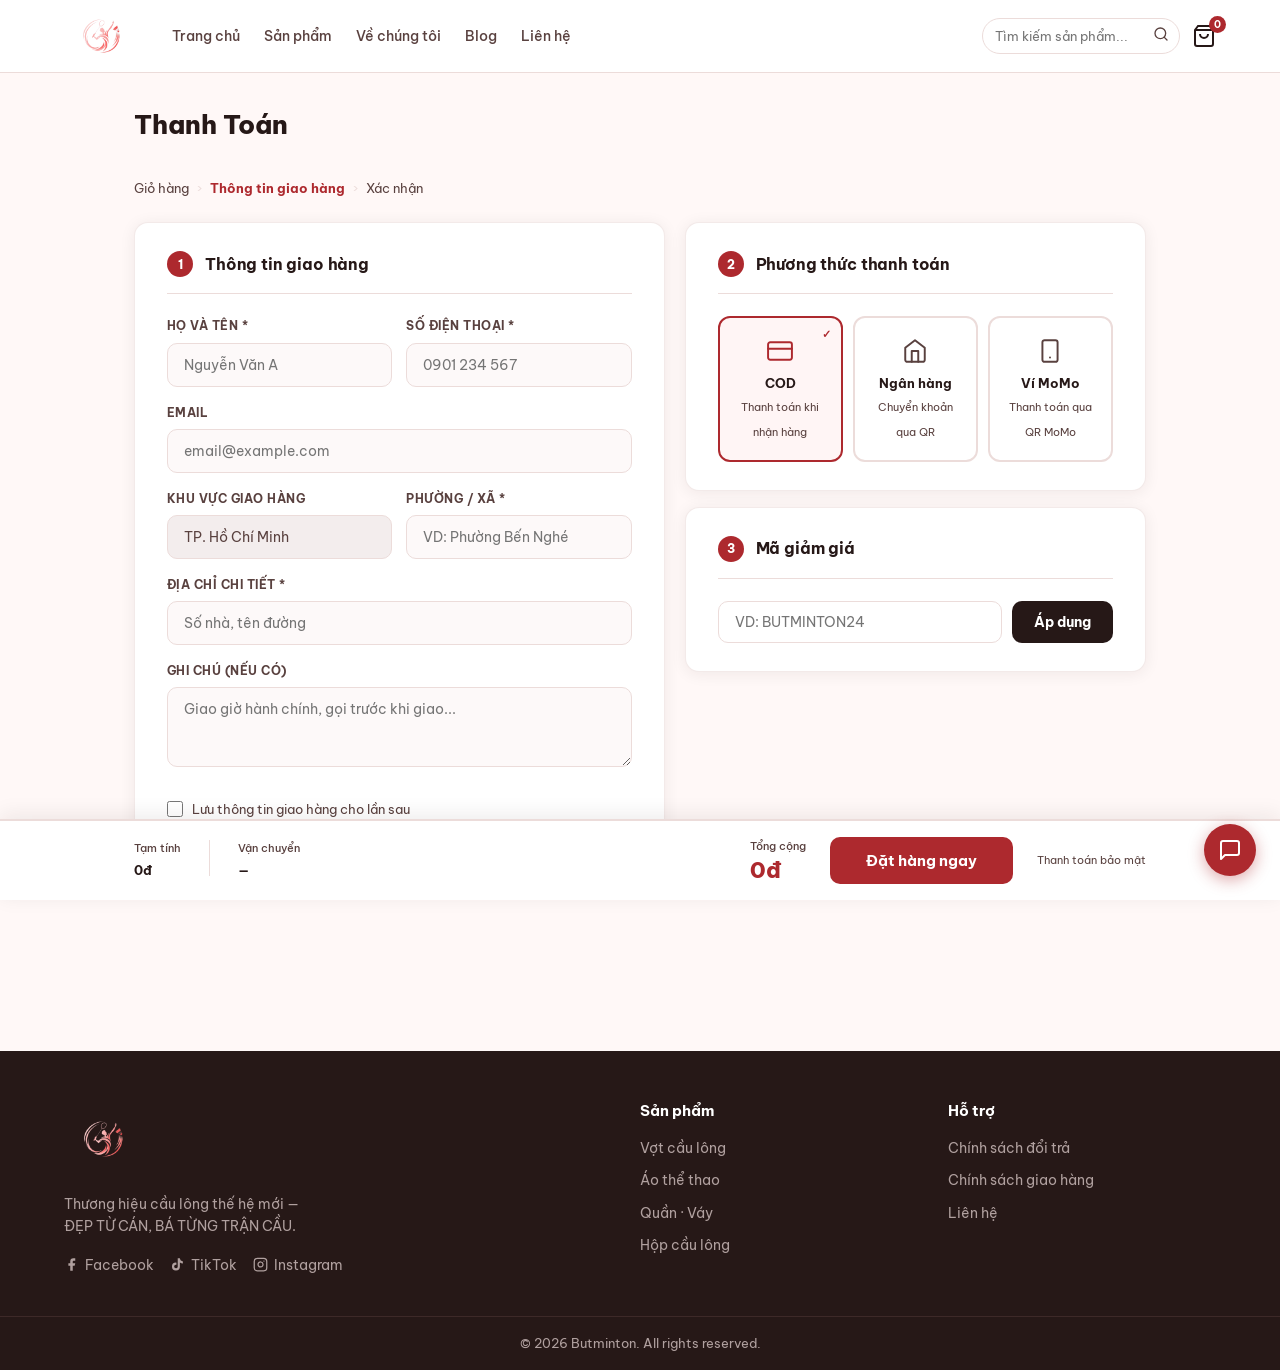
==== commit 9ce07a25: "Add FAQ chatbot widget to all pages" ====
--- a/02_thanh-toan/index.html
+++ b/02_thanh-toan/index.html
@@ -217,11 +217,8 @@
       <button class="modal-btn" onclick="closeOrderModal()">Về trang chủ</button>
     </div>
   </div>
-
-  <a href="../09_lien-he/index.html" class="chatbot-fab" title="Nhắn tin tư vấn">
-    <svg width="24" height="24" viewBox="0 0 24 24" fill="none" stroke="currentColor" stroke-width="2" stroke-linecap="round" stroke-linejoin="round"><path d="M21 15a2 2 0 01-2 2H7l-4 4V5a2 2 0 012-2h14a2 2 0 012 2z"/></svg>
-  </a>
     <script src="../asset/cart.js"></script>
   <script src="script.js"></script>
+  <script src="../asset/chatbot.js"></script>
 </body>
 </html>
